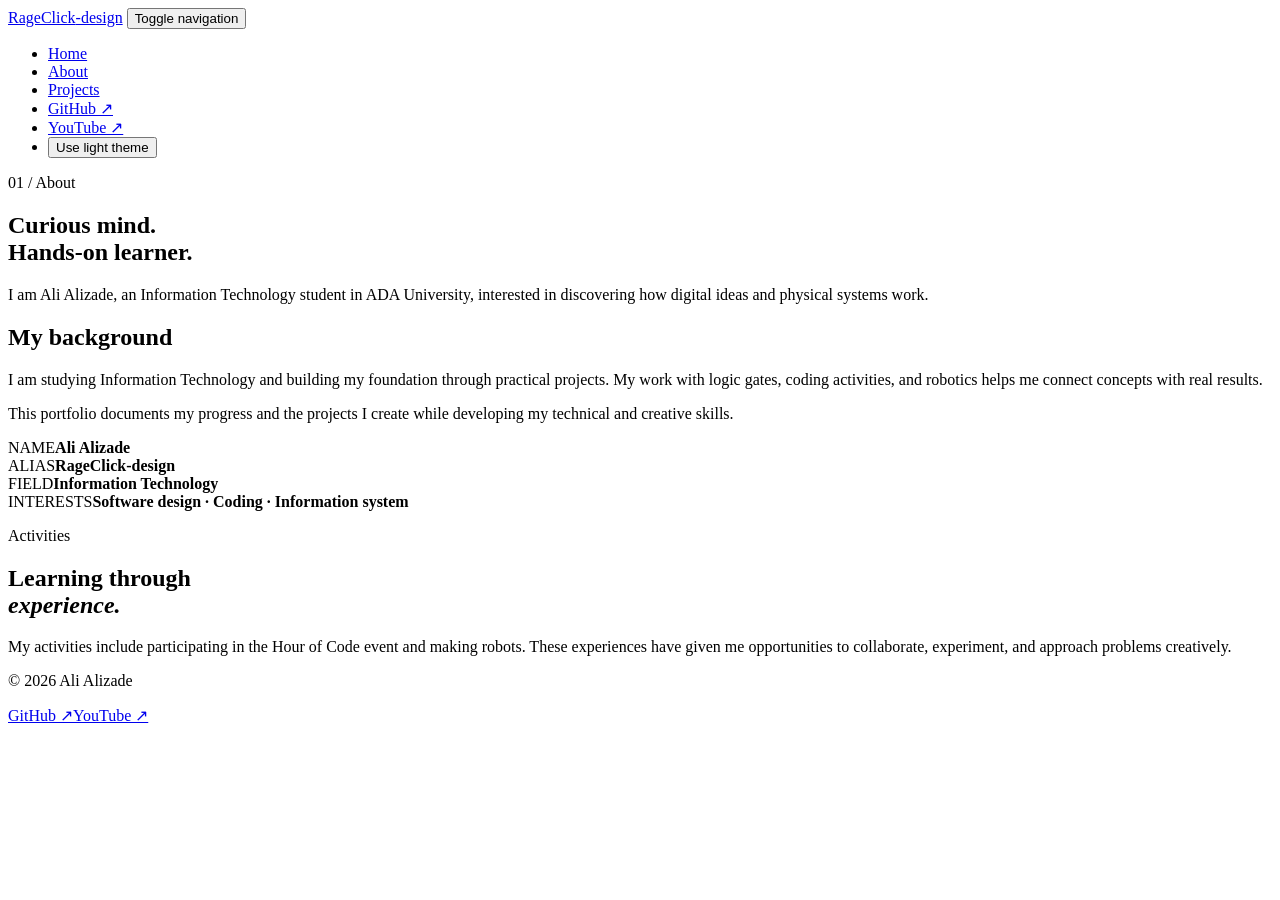
==== about.html @ 10935054 "Add files via upload" ====
<!DOCTYPE html>
<html lang="en">
<head>
  <meta charset="UTF-8">
  <meta name="viewport" content="width=device-width, initial-scale=1.0">
  <meta name="description" content="About Ali Alizade, an Information Technology student.">
  <title>About | RageClick-design</title>
  <link rel="stylesheet" href="css/style.css">
  <script src="js/script.js" defer></script>
</head>
<body>
  <header class="site-header">
    <nav class="navbar container" aria-label="Main navigation">
      <a class="brand" href="index.html">RageClick<span>-design</span></a>
      <button class="menu-toggle" type="button" aria-expanded="false" aria-controls="site-menu"><span></span><span></span><span></span><span class="sr-only">Toggle navigation</span></button>
      <ul class="nav-links" id="site-menu">
        <li><a href="index.html">Home</a></li><li><a class="active" href="about.html">About</a></li><li><a href="projects.html">Projects</a></li><li><a class="github-link" href="https://github.com/RageClick-design?tab=repositories" target="_blank" rel="noopener noreferrer">GitHub ↗</a></li>        <li><a class="youtube-link" href="http://www.youtube.com/@eraXwanderer" target="_blank" rel="noopener noreferrer">YouTube ↗</a></li><li><button class="theme-toggle" type="button" aria-pressed="false">Use light theme</button></li>      </ul>
    </nav>
  </header>

  <main class="page-main container">
    <section class="page-intro"><p class="eyebrow">01 / About</p><h1>Curious mind.<br><span>Hands-on learner.</span></h1><p class="lead">I am Ali Alizade, an Information Technology student in ADA University, interested in discovering how digital ideas and physical systems work.</p></section>
    <section class="about-grid">
      <div><h2>My background</h2><p>I am studying Information Technology and building my foundation through practical projects. My work with logic gates, coding activities, and robotics helps me connect concepts with real results.</p><p>This portfolio documents my progress and the projects I create while developing my technical and creative skills.</p></div>
      <div class="details-list"><div><span>NAME</span><strong>Ali Alizade</strong></div><div><span>ALIAS</span><strong>RageClick-design</strong></div><div><span>FIELD</span><strong>Information Technology</strong></div><div><span>INTERESTS</span><strong>Software design · Coding · Information system</strong></div></div>
    </section>
    <section class="activity-section"><p class="eyebrow">Activities</p><div class="activity-row"><h2>Learning through<br><em>experience.</em></h2><p>My activities include participating in the Hour of Code event and making robots. These experiences have given me opportunities to collaborate, experiment, and approach problems creatively.</p></div></section>
  </main>

  <footer class="site-footer"><div class="container footer-content"><p>© <span data-current-year>2026</span> Ali Alizade</p>  <div class="footer-links"><a href="https://github.com/RageClick-design?tab=repositories" target="_blank" rel="noopener noreferrer">GitHub ↗</a><a href="http://www.youtube.com/@eraXwanderer" target="_blank" rel="noopener noreferrer">YouTube ↗</a></div></div></footer></body>
</html>
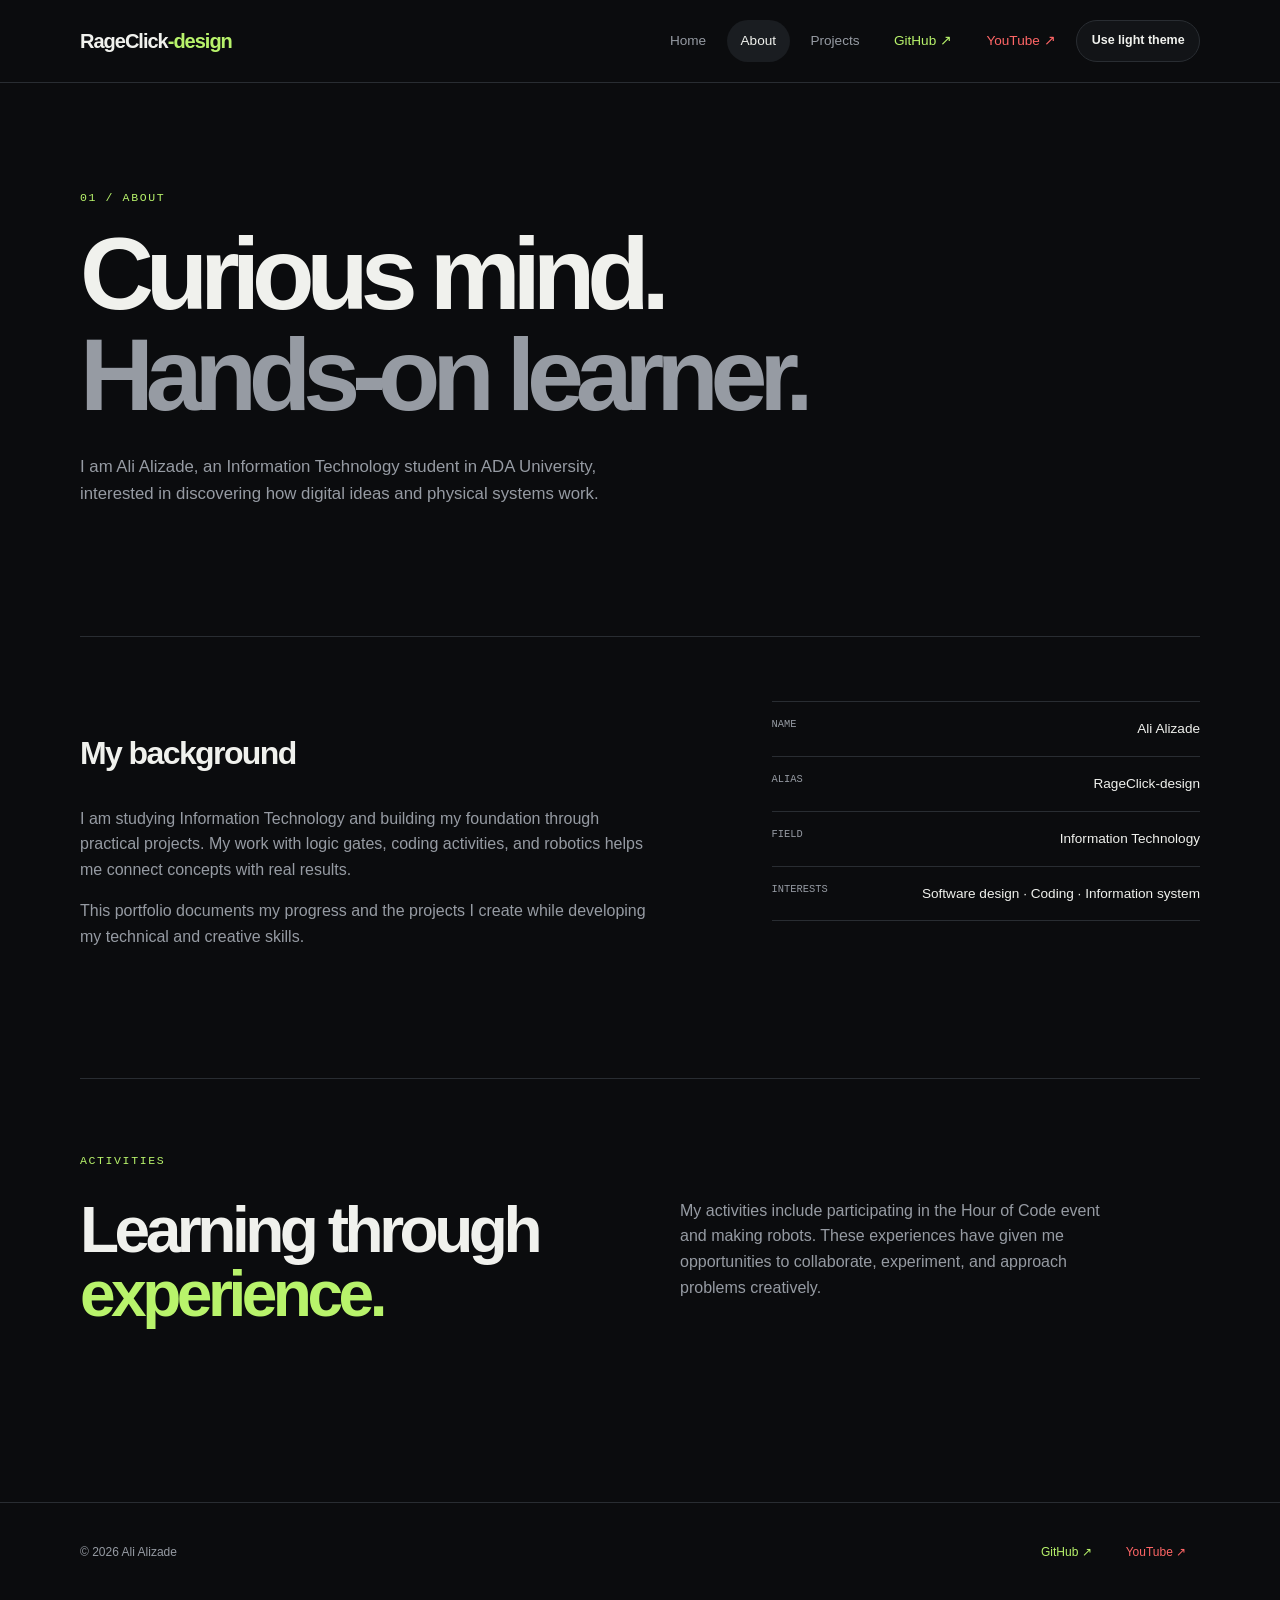
==== commit 54482e0a: "Update stylesheet and script paths in about.html" ====
--- a/about.html
+++ b/about.html
@@ -5,8 +5,8 @@
   <meta name="viewport" content="width=device-width, initial-scale=1.0">
   <meta name="description" content="About Ali Alizade, an Information Technology student.">
   <title>About | RageClick-design</title>
-  <link rel="stylesheet" href="css/style.css">
-  <script src="js/script.js" defer></script>
+  <link rel="stylesheet" href="style.css">
+  <script src="script.js" defer></script>
 </head>
 <body>
   <header class="site-header">
--- a/style.css
+++ b/style.css
@@ -0,0 +1,87 @@
+:root { --bg:#0b0c0e; --surface:#121417; --surface-light:#1a1d21; --text:#f0f1ed; --muted:#969ba3; --line:#292d32; --accent:#b8f36b; --max:1120px; }
+:root[data-theme="light"] { --bg:#f7f8f5; --surface:#fff; --surface-light:#edf0e9; --text:#171a16; --muted:#62695f; --line:#dce1d7; --accent:#547d24; }
+* { box-sizing:border-box; }
+html { scroll-behavior:smooth; }
+body { margin:0; background:var(--bg); color:var(--text); font-family:'Manrope',Arial,sans-serif; line-height:1.6; }
+a { color:inherit; text-decoration:none; }
+.container { width:min(calc(100% - 3rem),var(--max)); margin:auto; }
+.site-header { border-bottom:1px solid var(--line); }
+.navbar { min-height:82px; display:flex; align-items:center; justify-content:space-between; gap:2rem; }
+.brand { font-weight:800; letter-spacing:-.05em; font-size:1.25rem; }.brand span { color:var(--accent); }
+.nav-links { display:flex; align-items:center; gap:2rem; list-style:none; margin:0; padding:0; font-size:.85rem; color:var(--muted); }.nav-links a { transition:color .2s; }.nav-links a:hover,.nav-links a.active { color:var(--text); }.nav-links .github-link { color:var(--accent); }
+.theme-toggle { border:1px solid var(--line); background:var(--surface); color:var(--text); padding:.55rem .8rem; font:inherit; font-size:.78rem; cursor:pointer; transition:background .2s,border-color .2s; }.theme-toggle:hover { background:var(--surface-light); border-color:var(--accent); }.theme-toggle:focus-visible { outline:2px solid var(--accent); outline-offset:3px; }
+.menu-toggle { display:none; background:none; border:0; padding:.5rem; cursor:pointer; }.menu-toggle span:not(.sr-only) { display:block; width:24px; height:2px; margin:5px; background:var(--text); }
+.hero { min-height:640px; display:grid; grid-template-columns:1.1fr .9fr; align-items:center; gap:5rem; padding-top:4rem; padding-bottom:5rem; }.eyebrow,.project-number { color:var(--accent); font:500 .72rem 'DM Mono',monospace; letter-spacing:.14em; text-transform:uppercase; }.hero h1,.page-intro h1 { font-size:clamp(3.4rem,8vw,7.2rem); line-height:.98; letter-spacing:-.08em; margin:1.3rem 0 1.8rem; }.hero h1 span,.page-intro h1 span { color:var(--muted); }.intro,.lead { max-width:550px; color:var(--muted); font-size:1.05rem; }.hero-actions { display:flex; align-items:center; gap:1.6rem; margin-top:2.2rem; }.button { display:inline-flex; align-items:center; gap:1rem; padding:.9rem 1.25rem; font-size:.82rem; font-weight:700; }.button-primary { background:var(--accent); color:#10130c; }.button-primary span { font-size:1.2rem; }.text-link { border-bottom:1px solid var(--accent); padding-bottom:.18rem; color:var(--text); font-size:.82rem; }.text-link:hover { color:var(--accent); }
+.profile-frame { position:relative; max-width:410px; justify-self:end; overflow:clip; }.profile-glow { position:absolute; width:80%; height:80%; right:-10%; top:10%; background:var(--accent); filter:blur(90px); opacity:.11; }.profile-image { display:block; position:relative; width:100%; aspect-ratio:4/5; object-fit:cover; filter:grayscale(100%); border:1px solid var(--line); }.profile-label { color:var(--muted); font:400 .68rem 'DM Mono',monospace; letter-spacing:.1em; margin:.8rem 0 0; }
+.highlight-section { border-top:1px solid var(--line); padding:5.5rem 0 7rem; }.section-heading h2,.activity-row h2 { font-size:clamp(2.4rem,5vw,4.3rem); line-height:1; letter-spacing:-.07em; margin:1.2rem 0 3rem; }.section-heading em,.activity-row em { color:var(--accent); font-style:normal; }.highlight-grid { display:grid; grid-template-columns:repeat(3,1fr); gap:1rem; }.highlight-card { background:var(--surface); border:1px solid var(--line); min-height:220px; padding:1.5rem; }.card-number { color:var(--accent); font:400 .72rem 'DM Mono',monospace; }.highlight-card h3 { font-size:1.5rem; margin:3rem 0 .5rem; }.highlight-card p { color:var(--muted); font-size:.9rem; margin:0; }
+.page-main { padding-top:6rem; padding-bottom:8rem; }.page-intro { padding-bottom:7rem; }.page-intro h1 { font-size:clamp(3.5rem,8vw,6.8rem); max-width:900px; }.about-grid { display:grid; grid-template-columns:1.15fr .85fr; gap:7rem; padding:4rem 0 7rem; border-top:1px solid var(--line); }.about-grid h2 { font-size:2rem; letter-spacing:-.05em; }.about-grid p { color:var(--muted); max-width:600px; }.details-list { border-top:1px solid var(--line); }.details-list div { display:flex; justify-content:space-between; gap:1rem; padding:1rem 0; border-bottom:1px solid var(--line); font-size:.85rem; }.details-list span { color:var(--muted); font:400 .65rem 'DM Mono',monospace; }.details-list strong { text-align:right; font-weight:500; }.activity-section { border-top:1px solid var(--line); padding-top:4rem; }.activity-row { display:grid; grid-template-columns:1fr 1fr; gap:5rem; align-items:start; }.activity-row p { color:var(--muted); margin-top:1.2rem; max-width:450px; }
+.projects-intro { padding-bottom:4rem; }.projects-list { border-top:1px solid var(--line); }.project-card { display:grid; grid-template-columns:1fr 1fr; gap:5rem; align-items:center; padding:4rem 0; border-bottom:1px solid var(--line); }.project-card-reverse .project-visual { order:2; }.project-card-reverse .project-info { order:1; }.project-visual { aspect-ratio:16/10; background:var(--surface); border:1px solid var(--line); display:flex; align-items:center; justify-content:center; gap:.5rem; color:var(--accent); font:500 1rem 'DM Mono',monospace; position:relative; overflow:hidden; }.visual-gates { background:linear-gradient(135deg,#171b16,#101310); }.visual-gates span { border:1px solid var(--accent); padding:.6rem .8rem; font-size:.7rem; }.visual-code { flex-direction:column; background:linear-gradient(135deg,#16191d,#0f1113); }.visual-robot { flex-direction:column; background:linear-gradient(135deg,#171a1d,#0f1113); }.code-mark { font-size:3.5rem; }.project-visual small { color:var(--muted); font:400 .62rem 'DM Mono',monospace; letter-spacing:.1em; }.project-info h2 { font-size:clamp(2rem,4vw,3.5rem); letter-spacing:-.07em; margin:.8rem 0 1rem; }.project-info p:not(.project-number) { color:var(--muted); max-width:440px; margin-bottom:1.5rem; }
+.site-footer { border-top:1px solid var(--line); }.footer-content { min-height:100px; display:flex; align-items:center; justify-content:space-between; color:var(--muted); font-size:.75rem; }.footer-content a { color:var(--accent); }.sr-only { position:absolute; width:1px; height:1px; padding:0; margin:-1px; overflow:hidden; clip:rect(0,0,0,0); white-space:nowrap; border:0; }
+:root[data-theme="light"] .visual-gates { background:linear-gradient(135deg,#edf2e8,#f8faf6); }
+:root[data-theme="light"] .visual-code,:root[data-theme="light"] .visual-robot { background:linear-gradient(135deg,#eef0ed,#f8f9f7); }
+@media (max-width:760px) { .container { width:min(calc(100% - 2rem),var(--max)); }.navbar { min-height:70px; }.menu-toggle { display:block; }.nav-links { display:none; position:absolute; z-index:2; top:70px; left:0; right:0; background:var(--surface); border-bottom:1px solid var(--line); padding:1rem; flex-direction:column; align-items:flex-start; }.nav-links.open { display:flex; }.hero { min-height:0; grid-template-columns:1fr; gap:3rem; padding-top:4rem; }.hero h1,.page-intro h1 { font-size:clamp(3rem,15vw,5rem); }.profile-frame { width:min(100%,370px); justify-self:start; }.highlight-grid,.about-grid,.activity-row,.project-card { grid-template-columns:1fr; gap:2rem; }.about-grid { padding:3rem 0 5rem; }.activity-row h2 { margin-bottom:0; }.project-card { padding:3rem 0; }.project-card-reverse .project-visual,.project-card-reverse .project-info { order:initial; }.footer-content { min-height:85px; align-items:flex-start; flex-direction:column; justify-content:center; gap:.2rem; } }
+
+a,button { -webkit-tap-highlight-color:transparent; }
+a:focus-visible,button:focus-visible { outline:2px solid var(--accent); outline-offset:4px; }
+.brand { transition:color .2s ease,transform .2s ease; }
+.brand:hover { color:var(--accent); transform:translateY(-1px); }
+.nav-links { gap:.45rem; }
+.nav-links a { position:relative; display:inline-flex; align-items:center; min-height:42px; padding:.55rem .85rem; border-radius:999px; transition:color .2s ease,background .2s ease,transform .2s ease; }
+.nav-links a:hover { color:var(--text); background:var(--surface-light); transform:translateY(-1px); }
+.nav-links a.active { color:var(--text); background:var(--surface-light); }
+.nav-links .github-link { color:var(--accent); }
+.nav-links .github-link:hover { color:var(--text); background:var(--surface-light); }
+.theme-toggle { min-height:42px; padding:.55rem .9rem; border-radius:999px; font-weight:700; transition:color .2s ease,background .2s ease,border-color .2s ease,transform .2s ease; }
+.theme-toggle:hover { transform:translateY(-1px); }
+.button { min-height:48px; padding:.85rem 1.35rem; border:1px solid transparent; border-radius:999px; transition:transform .2s ease,box-shadow .2s ease,background .2s ease,color .2s ease,border-color .2s ease; }
+.button:hover { transform:translateY(-2px); }
+.button-primary { box-shadow:0 8px 24px color-mix(in srgb,var(--accent) 18%,transparent); }
+.button-primary:hover { box-shadow:0 12px 30px color-mix(in srgb,var(--accent) 30%,transparent); }
+.text-link { display:inline-flex; align-items:center; gap:.55rem; min-height:44px; padding:.65rem 1rem; border:1px solid var(--line); border-radius:999px; background:var(--surface); font-weight:700; transition:transform .2s ease,color .2s ease,border-color .2s ease,background .2s ease; }
+.text-link:hover { color:var(--text); background:var(--surface-light); border-color:var(--accent); transform:translateY(-2px); }
+.footer-content a { display:inline-flex; align-items:center; min-height:40px; padding:.45rem .8rem; border:1px solid transparent; border-radius:999px; transition:color .2s ease,background .2s ease,border-color .2s ease,transform .2s ease; }
+.footer-content a:hover { color:var(--text); background:var(--surface-light); border-color:var(--line); transform:translateY(-1px); }
+.menu-toggle { width:44px; height:44px; border:1px solid var(--line); border-radius:50%; background:var(--surface); transition:background .2s ease,border-color .2s ease; }
+.menu-toggle:hover { background:var(--surface-light); border-color:var(--accent); }
+.menu-toggle span:not(.sr-only) { margin:5px auto; }
+@media (max-width:760px) {
+  .nav-links { gap:.25rem; padding:1rem; }
+  .nav-links li { width:100%; }
+  .nav-links a,.nav-links .theme-toggle { width:100%; justify-content:flex-start; }
+  .nav-links .theme-toggle { text-align:left; }
+  .hero-actions { flex-wrap:wrap; gap:.8rem; }
+}
+@media (prefers-reduced-motion:reduce) {
+  *,*::before,*::after { scroll-behavior:auto !important; transition-duration:.01ms !important; animation-duration:.01ms !important; animation-iteration-count:1 !important; }
+}
+
+.nav-links .youtube-link { color:#ff6666; }
+.nav-links .youtube-link:hover { color:var(--text); }
+.button-youtube { background:#c62828; color:#fff; box-shadow:0 8px 24px rgb(255 77 77 / 16%); }
+.button-youtube:hover { background:#a91b1b; box-shadow:0 12px 30px rgb(255 77 77 / 28%); }
+.button-youtube .play-icon { font-size:.72rem; }
+.hero-actions .button { gap:.7rem; }
+.hero-actions .button-primary span:last-child,.button-youtube span:last-child { font-size:1.05rem; transition:transform .2s ease; }
+.hero-actions .button:hover span:last-child { transform:translateX(3px); }
+.highlight-card { border-radius:1rem; transition:transform .25s ease,border-color .25s ease,background .25s ease; }
+.highlight-card:hover { transform:translateY(-6px); border-color:color-mix(in srgb,var(--accent) 55%,var(--line)); background:var(--surface-light); }
+.project-visual { border-radius:1.2rem; }
+.project-visual span { transition:transform .25s ease,background .25s ease; }
+.project-card:hover .project-visual span { transform:translateY(-3px); background:color-mix(in srgb,var(--accent) 10%,transparent); }
+.project-info .text-link { margin-top:.3rem; }
+.footer-links { display:flex; align-items:center; gap:.4rem; }
+.footer-links a:last-child { color:#ff6666; }
+.menu-toggle[aria-expanded="true"] span:nth-child(1) { transform:translateY(7px) rotate(45deg); }
+.menu-toggle[aria-expanded="true"] span:nth-child(2) { opacity:0; }
+.menu-toggle[aria-expanded="true"] span:nth-child(3) { transform:translateY(-7px) rotate(-45deg); }
+.menu-toggle span:not(.sr-only) { transition:transform .2s ease,opacity .2s ease; }
+html.has-reveal [data-reveal] { opacity:0; transform:translateY(20px); transition:opacity .65s ease,transform .65s ease; transition-delay:var(--reveal-delay,0ms); }
+html.has-reveal [data-reveal].is-visible { opacity:1; transform:translateY(0); }
+@media (max-width:760px) {
+  .nav-links { max-height:calc(100vh - 70px); overflow-y:auto; }
+  .hero-actions .button-youtube { flex-basis:100%; justify-content:center; }
+}
+@media (prefers-reduced-motion:reduce) {
+  html.has-reveal [data-reveal] { opacity:1; transform:none; }
+}
+:root[data-theme="light"] .nav-links .youtube-link,:root[data-theme="light"] .footer-links a:last-child { color:#b42323; }
